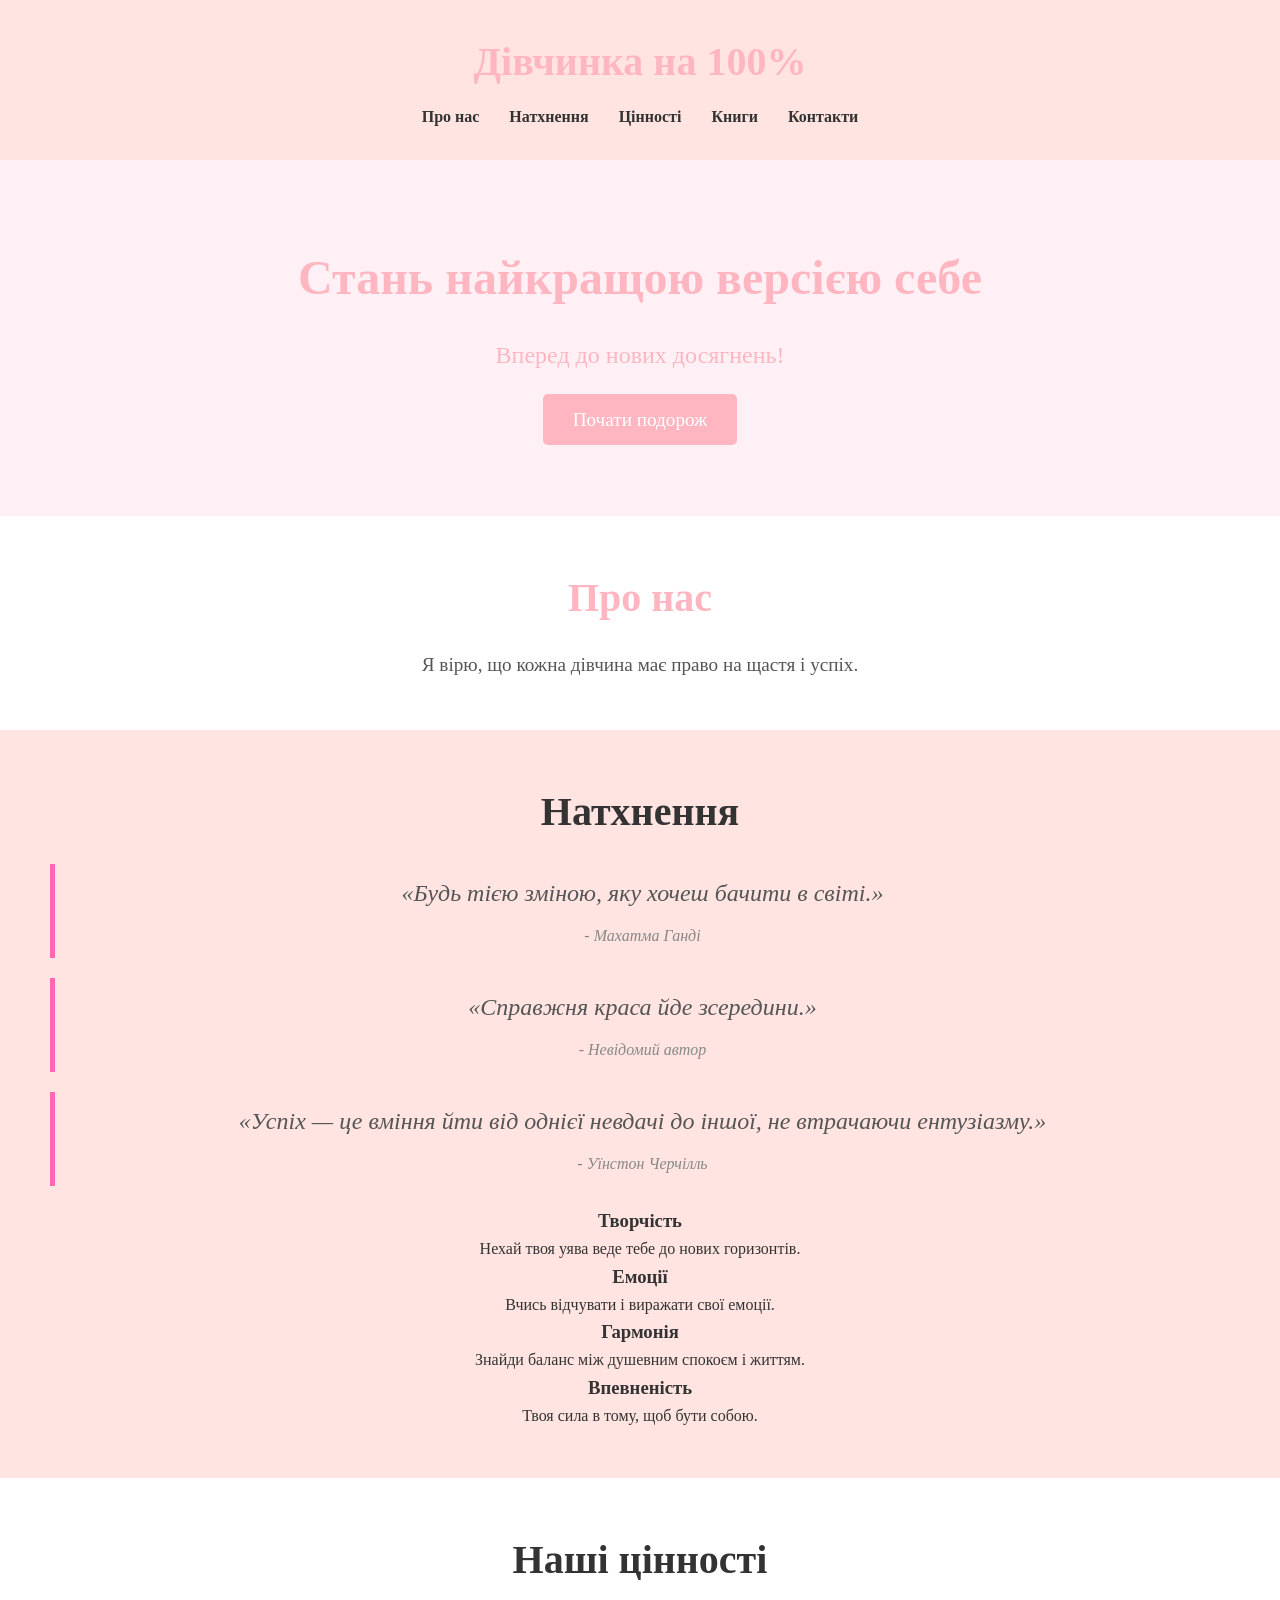
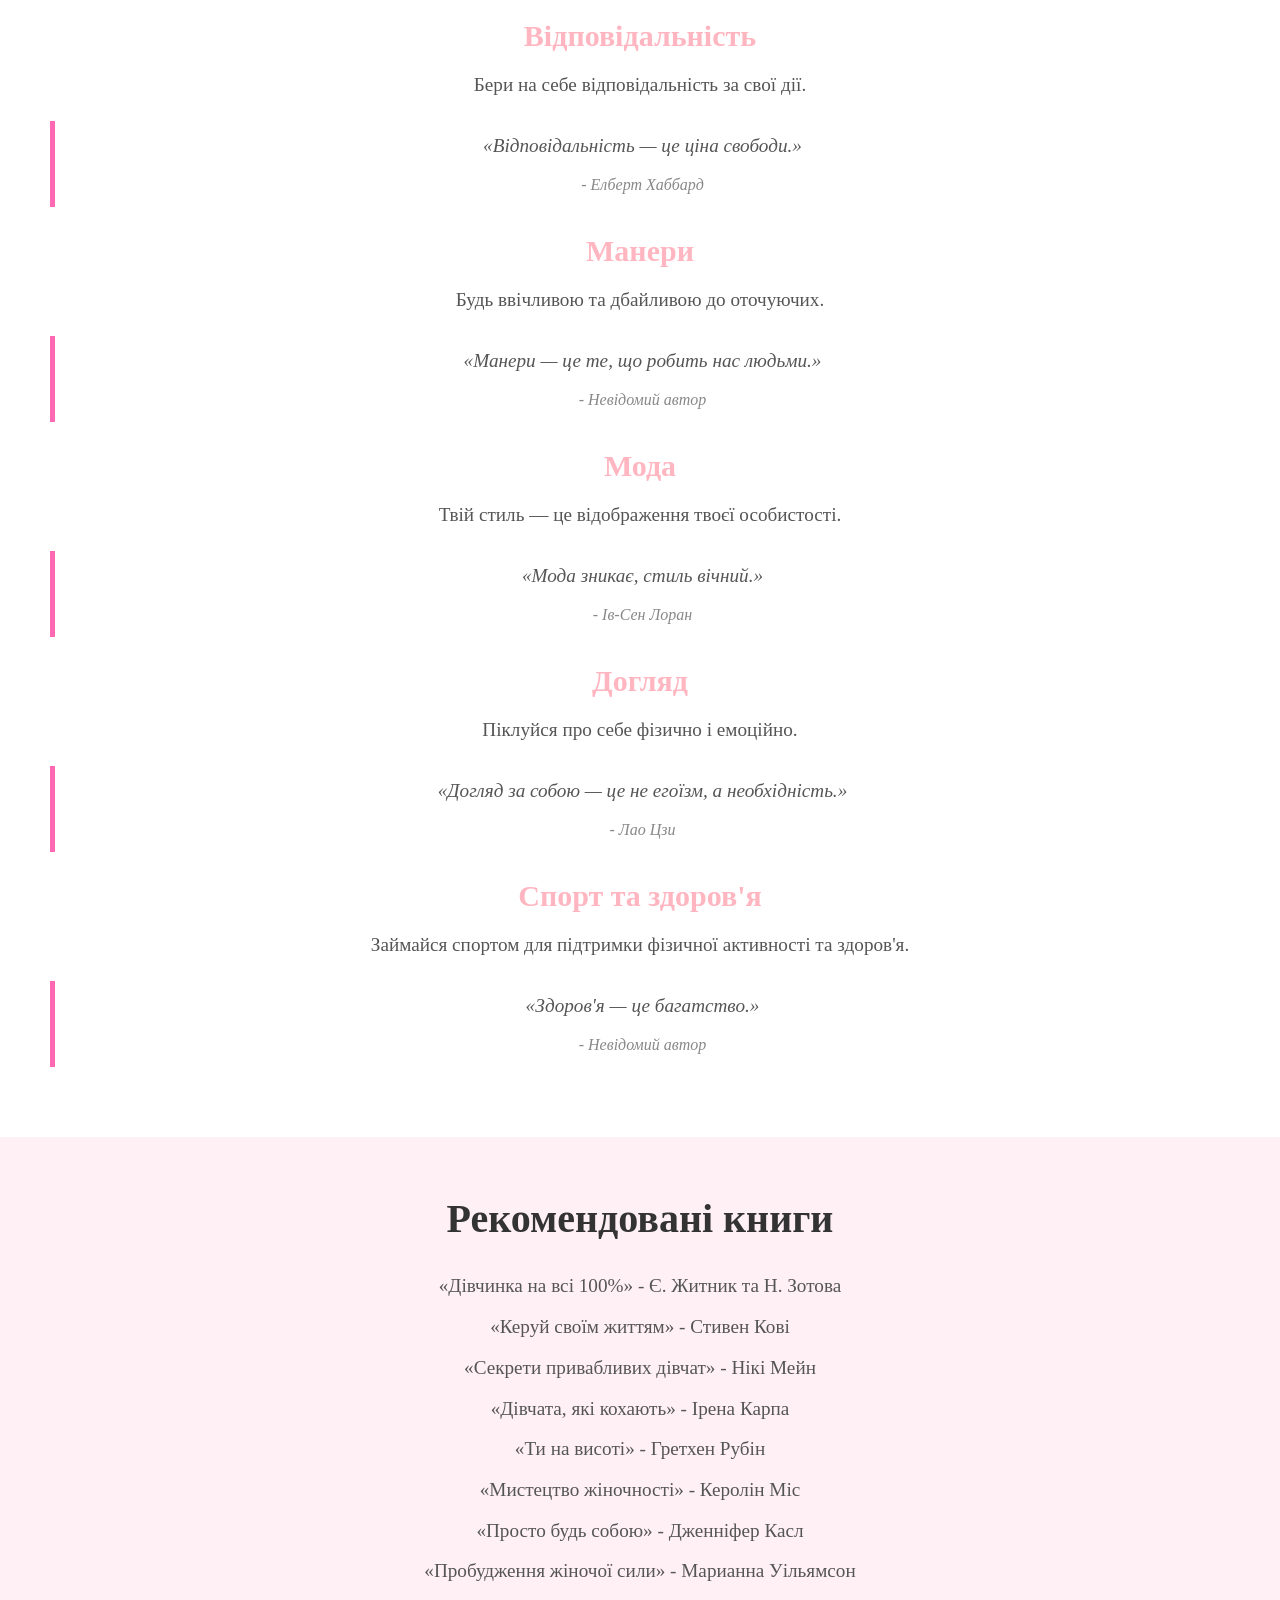
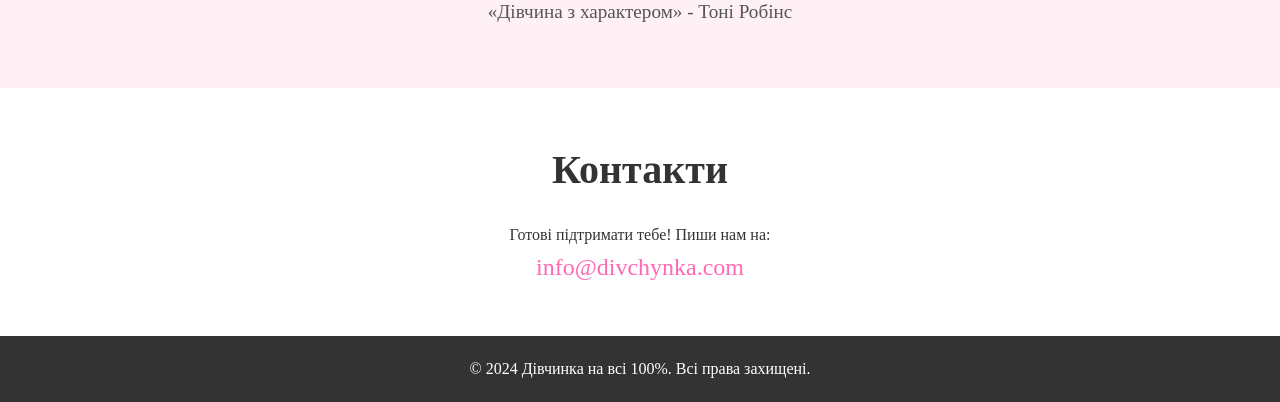
==== index.html @ da55ed2f "Add files via upload" ====
<!DOCTYPE html>
<html lang="uk">
<head>
    <meta charset="UTF-8">
    <meta name="viewport" content="width=device-width, initial-scale=1.0">
    <title>Дівчинка на 100%</title>
    <link rel="stylesheet" href="style.css">
</head>
<body>
    <header>
        <h1 class="fade-in">Дівчинка на 100%</h1>
        <nav>
            <ul>
                <li><a href="#about">Про нас</a></li>
                <li><a href="#inspiration">Натхнення</a></li>
                <li><a href="#values">Цінності</a></li>
                <li><a href="#books">Книги</a></li>
                <li><a href="#contact">Контакти</a></li>
            </ul>
        </nav>
    </header>

    <section class="hero slide-in">
        <h2>Стань найкращою версією себе</h2>
        <p>Вперед до нових досягнень!</p>
        <a href="#inspiration" class="cta-button">Почати подорож</a>
    </section>

    <section id="about" class="about-section fade-in">
        <h2>Про нас</h2>
        <p>Я вірю, що кожна дівчина має право на щастя і успіх.</p>
    </section>

    <section id="inspiration" class="inspiration-section fade-in">
        <h2>Натхнення</h2>
        <blockquote>
            <p>«Будь тією зміною, яку хочеш бачити в світі.»</p>
            <cite>- Махатма Ганді</cite>
        </blockquote>
        <blockquote>
            <p>«Справжня краса йде зсередини.»</p>
            <cite>- Невідомий автор</cite>
        </blockquote>
        <blockquote>
            <p>«Успіх — це вміння йти від однієї невдачі до іншої, не втрачаючи ентузіазму.»</p>
            <cite>- Уїнстон Черчілль</cite>
        </blockquote>
        <div class="qualities">
            <div class="quality zoom-in">
                <h3>Творчість</h3>
                <p>Нехай твоя уява веде тебе до нових горизонтів.</p>
            </div>
            <div class="quality zoom-in">
                <h3>Емоції</h3>
                <p>Вчись відчувати і виражати свої емоції.</p>
            </div>
            <div class="quality zoom-in">
                <h3>Гармонія</h3>
                <p>Знайди баланс між душевним спокоєм і життям.</p>
            </div>
            <div class="quality zoom-in">
                <h3>Впевненість</h3> 
                <p>Твоя сила в тому, щоб бути собою.</p>
            </div>
        </div>
    </section>

    <section id="values" class="values-section fade-in">
        <h2>Наші цінності</h2>
        <div class="value">
            <a href="responsibility.html"> <h3>Відповідальність</h3> </a>
            <p>Бери на себе відповідальність за свої дії.</p>
            <blockquote>
                <p>«Відповідальність — це ціна свободи.»</p>
                <cite>- Елберт Хаббард</cite>
            </blockquote>
        </div>
        <div class="value">
            <a href="manners.html"> <h3>Манери</h3> </a> 
            <p>Будь ввічливою та дбайливою до оточуючих.</p>
            <blockquote>
                <p>«Манери — це те, що робить нас людьми.»</p>
                <cite>- Невідомий автор</cite>
            </blockquote>
        </div>
        <div class="value">
            <a href="fashion.html"> <h3>Мода</h3> </a>
            <p>Твій стиль — це відображення твоєї особистості.</p>
            <blockquote>
                <p>«Мода зникає, стиль вічний.»</p>
                <cite>- Ів-Сен Лоран</cite>
            </blockquote>
        </div>
        <div class="value">
            <a href="care.html"> <h3>Догляд</h3> </a>
            <p>Піклуйся про себе фізично і емоційно.</p>
            <blockquote>
                <p>«Догляд за собою — це не егоїзм, а необхідність.»</p>
                <cite>- Лао Цзи</cite>
            </blockquote>
        </div>
        <div class="value">
            <a href="health.html"> <h3>Спорт та здоров'я</h3> </a>
            <p>Займайся спортом для підтримки фізичної активності та здоров'я.</p>
            <blockquote>
                <p>«Здоров'я — це багатство.»</p>
                <cite>- Невідомий автор</cite>
            </blockquote>
        </div>
    </section>

   <section id="books" class="books-section fade-in">
    <h2>Рекомендовані книги</h2>
      <ul>
        <li>«Дівчинка на всі 100%» - Є. Житник та Н. Зотова</li>
        <li>«Керуй своїм життям» - Стивен Кові</li>
        <li>«Секрети привабливих дівчат» - Нікі Мейн</li>
        <li>«Дівчата, які кохають» - Ірена Карпа</li>
        <li>«Ти на висоті» - Гретхен Рубін</li>
        <li>«Мистецтво жіночності» - Керолін Міс</li>
        <li>«Просто будь собою» - Дженніфер Касл</li>
        <li>«Пробудження жіночої сили» - Марианна Уільямсон</li>
        <li>«Дівчина з характером» - Тоні Робінс</li>
      </ul>
</section>


    <section id="contact" class="contact-section fade-in">
        <h2>Контакти</h2>
        <p>Готові підтримати тебе! Пиши нам на:</p>
        <a href="mailto:info@divchynka.com" class="email-link">info@divchynka.com</a>
    </section>

    <footer>
        <p>© 2024 Дівчинка на всі 100%. Всі права захищені.</p>
    </footer>
</body>
</html>
---- style.css ----
/* Основний стиль */
* {
    margin: 0;
    padding: 0;
    box-sizing: border-box;
}

body {
    font-family: 'Georgia', serif;
    line-height: 1.6;
    background-color: #f9f9f9;
    color: #333;
}

/* Хедер */
header {
    background-color: #ffe4e1;
    text-align: center;
    padding: 30px;
}

header h1 {
    font-size: 2.5rem;
    color: lightpink;
    opacity: 0;
    animation: fadeIn 1s forwards;
}

nav ul {
    list-style: none;
    display: flex;
    justify-content: center;
    margin-top: 10px;
}

nav ul li {
    margin: 0 15px;
}

nav ul li a {
    text-decoration: none;
    color: #333;
    font-weight: bold;
}

/* Головний банер */
.hero {
    background-color: #fff0f5;
    color: lightpink;
    text-align: center;
    padding: 80px 20px;
    opacity: 0;
    animation: slideIn 1s forwards;
}

.hero h2 {
    font-size: 3rem;
    margin-bottom: 20px;
}

.hero p {
    font-size: 1.5rem;
    margin-bottom: 30px;
}

.cta-button {
    background-color: lightpink;
    color: white;
    padding: 15px 30px;
    font-size: 1.2rem;
    border: none;
    border-radius: 5px;
    cursor: pointer;
    transition: background-color 0.3s ease;
}

.cta-button:hover {
    background-color: #ffa9c3;
}

/* Секція "Про нас" */
.about-section {
    background-color: #fff;
    padding: 50px;
    text-align: center;
    opacity: 0;
    animation: fadeIn 1s forwards;
}

a {
    text-decoration: none;
}

.about-section h2 {
    font-size: 2.5rem;
    margin-bottom: 20px;
    color: lightpink;
}

.about-section p {
    font-size: 1.2rem;
    color: #555;
}

/* Секція натхнення */
.inspiration-section {
    background-color: #ffe4e1;
    padding: 50px;
    text-align: center;
    opacity: 0;
    animation: fadeIn 1s forwards;
}

.inspiration-section h2 {
    font-size: 2.5rem;
    margin-bottom: 20px;
}

blockquote {
    font-style: italic;
    margin: 20px 0;
    padding: 10px;
    border-left: 5px solid #ff69b4;
}

blockquote p {
    font-size: 1.5rem;
    color: #555;
}

blockquote cite {
    display: block;
    margin-top: 10px;
    color: #888;
}

/* Секція цінностей */
.values-section {
    background-color: #fff;
    padding: 50px;
    text-align: center;
    opacity: 0;
    animation: fadeIn 1s forwards;
}

.values-section h2 {
    font-size: 2.5rem;
    margin-bottom: 20px;
}

.value {
    margin: 20px 0;
    text-align: center; /* Центруємо текст */
}

.value h3 {
    display: inline-block; /* Додаємо inline-block для заголовків */
    position: relative; /* Необхідно для ::after */
    margin-bottom: 10px; /* Відстань між заголовком і описом */
    color: lightpink;
    font-size: 30px;
}


.value p {
    font-size: 1.2rem;
    color: #555;
}

.value a {
    text-decoration: none; /* Вимкнути стандартне підкреслення */
    position: relative;
    color: #000; /* Колір тексту */
}

.value a::after {
    content: '';
    position: absolute;
    left: 0;
    bottom: -5px; /* Відстань під текстом */
    height: 2px; /* Товщина лінії */
    width: 100%;
    background: #ff4081; /* Колір підкреслення */
    transform: scaleX(0); /* Сховати початково */
    transition: transform 0.3s ease; /* Плавна анімація */
}

.value a:hover::after {
    transform: scaleX(1); /* Показати підкреслення при наведенні */
}

/* Контактна секція */
.contact-section {
    background-color: #fff;
    padding: 50px;
    text-align: center;
    opacity: 0;
    animation: fadeIn 1s forwards;
}

.contact-section h2 {
    font-size: 2.5rem;
    margin-bottom: 20px;
}

.email-link {
    font-size: 1.5rem;
    color: #ff69b4;
    text-decoration: none;
}

/* Футер */
footer {
    background-color: #333;
    color: white;
    text-align: center;
    padding: 20px;
    font-size: 1rem;
}

/* Анімації */
@keyframes fadeIn {
    from { opacity: 0; }
    to { opacity: 1; }
}

@keyframes slideIn {
    from { transform: translateY(-50px); opacity: 0; }
    to { transform: translateY(0); opacity: 1; }
}

.quality {
    opacity: 0;
    animation: zoomIn 0.5s forwards;
}

.quality.zoom-in {
    animation-delay: 0.5s;
}

@keyframes zoomIn {
    from { transform: scale(0.9); opacity: 0; }
    to { transform: scale(1); opacity: 1; }
}

/* Адаптивність */
@media (max-width: 768px) {
    .hero h2 {
        font-size: 2.5rem;
    }

    .cta-button {
        font-size: 1rem;
        padding: 10px 20px;
    }

    .values-section h2, .about-section h2, .inspiration-section h2 {
        font-size: 2rem;
    }
}

/* Секція книг */
.books-section {
    background-color: #fff0f5;
    padding: 50px;
    text-align: center;
    opacity: 0;
    animation: fadeIn 1s forwards;
}

.books-section h2 {
    font-size: 2.5rem;
    margin-bottom: 20px;
}

.books-section ul {
    list-style-type: none;
    padding: 0;
}

.books-section li {
    font-size: 1.2rem;
    color: #555;
    margin: 10px 0;
}
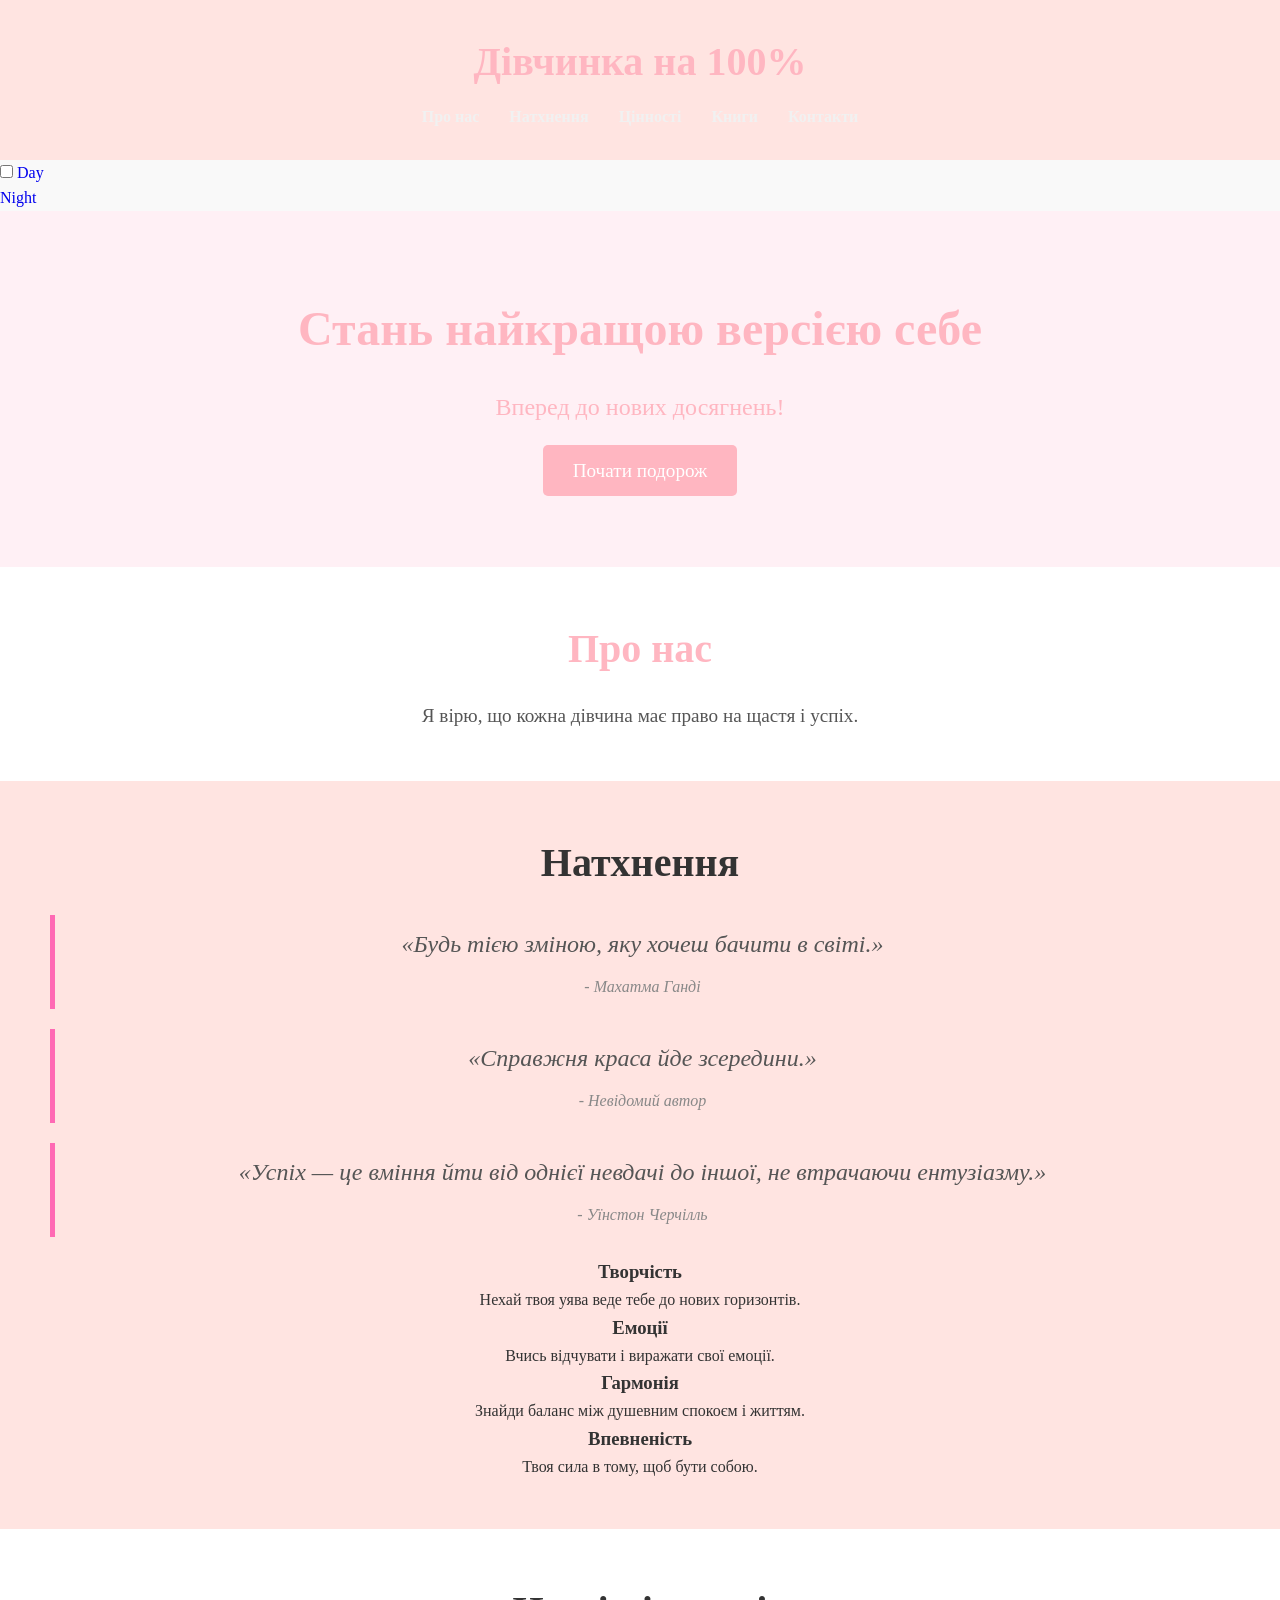
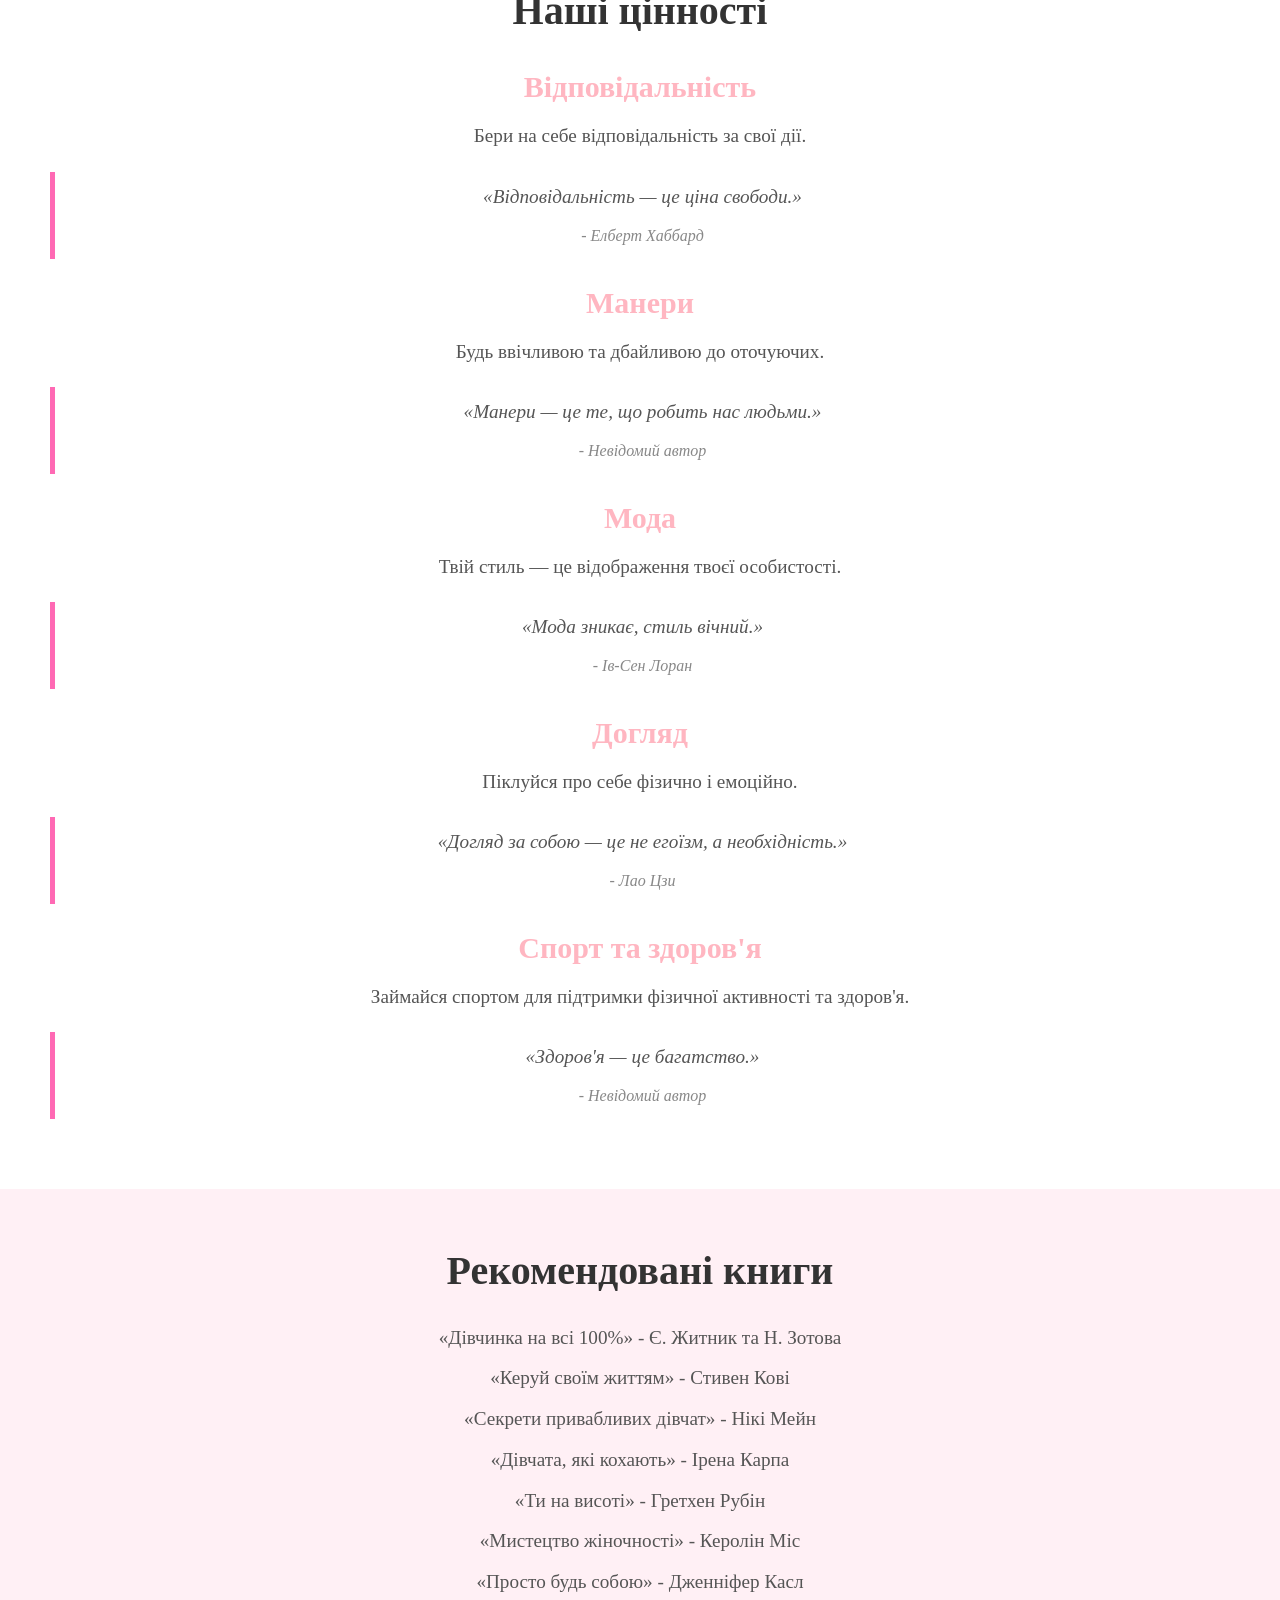
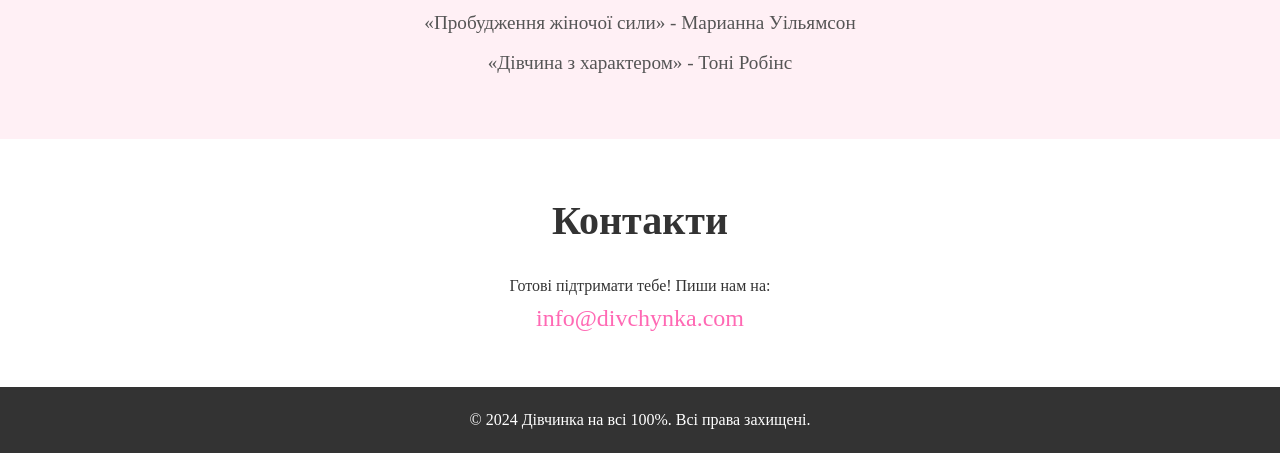
==== commit 74b5eb7a: "Update index.html" ====
--- a/index.html
+++ b/index.html
@@ -7,6 +7,7 @@
     <link rel="stylesheet" href="style.css">
 </head>
 <body>
+    <script src="js/script.js"></script>
     <header>
         <h1 class="fade-in">Дівчинка на 100%</h1>
         <nav>
@@ -19,7 +20,17 @@
             </ul>
         </nav>
     </header>
-
+            <a id="theme-link" href="https://mrseasy1.github.io/real100.girl/" class="day-night-toggle-container">
+    <input type="checkbox" id="theme-toggle-checkbox" class="theme-toggle-checkbox">
+    <label for="theme-toggle-checkbox" class="day-night-toggle-btn">
+        <span class="toggle-text-day">Day</span>
+        <div class="toggle-icon">
+            <div class="sun"></div>
+            <div class="moon"></div>
+        </div>
+        <span class="toggle-text-night">Night</span>
+    </label>
+</a>
     <section class="hero slide-in">
         <h2>Стань найкращою версією себе</h2>
         <p>Вперед до нових досягнень!</p>
--- a/style.css
+++ b/style.css
@@ -39,8 +39,13 @@
 
 nav ul li a {
     text-decoration: none;
-    color: #333;
+    color: #f1f1f1; 
     font-weight: bold;
+    transition: color 0.3s ease;
+}
+
+nav ul li a:hover {
+    color: #E788AB; 
 }
 
 /* Головний банер */
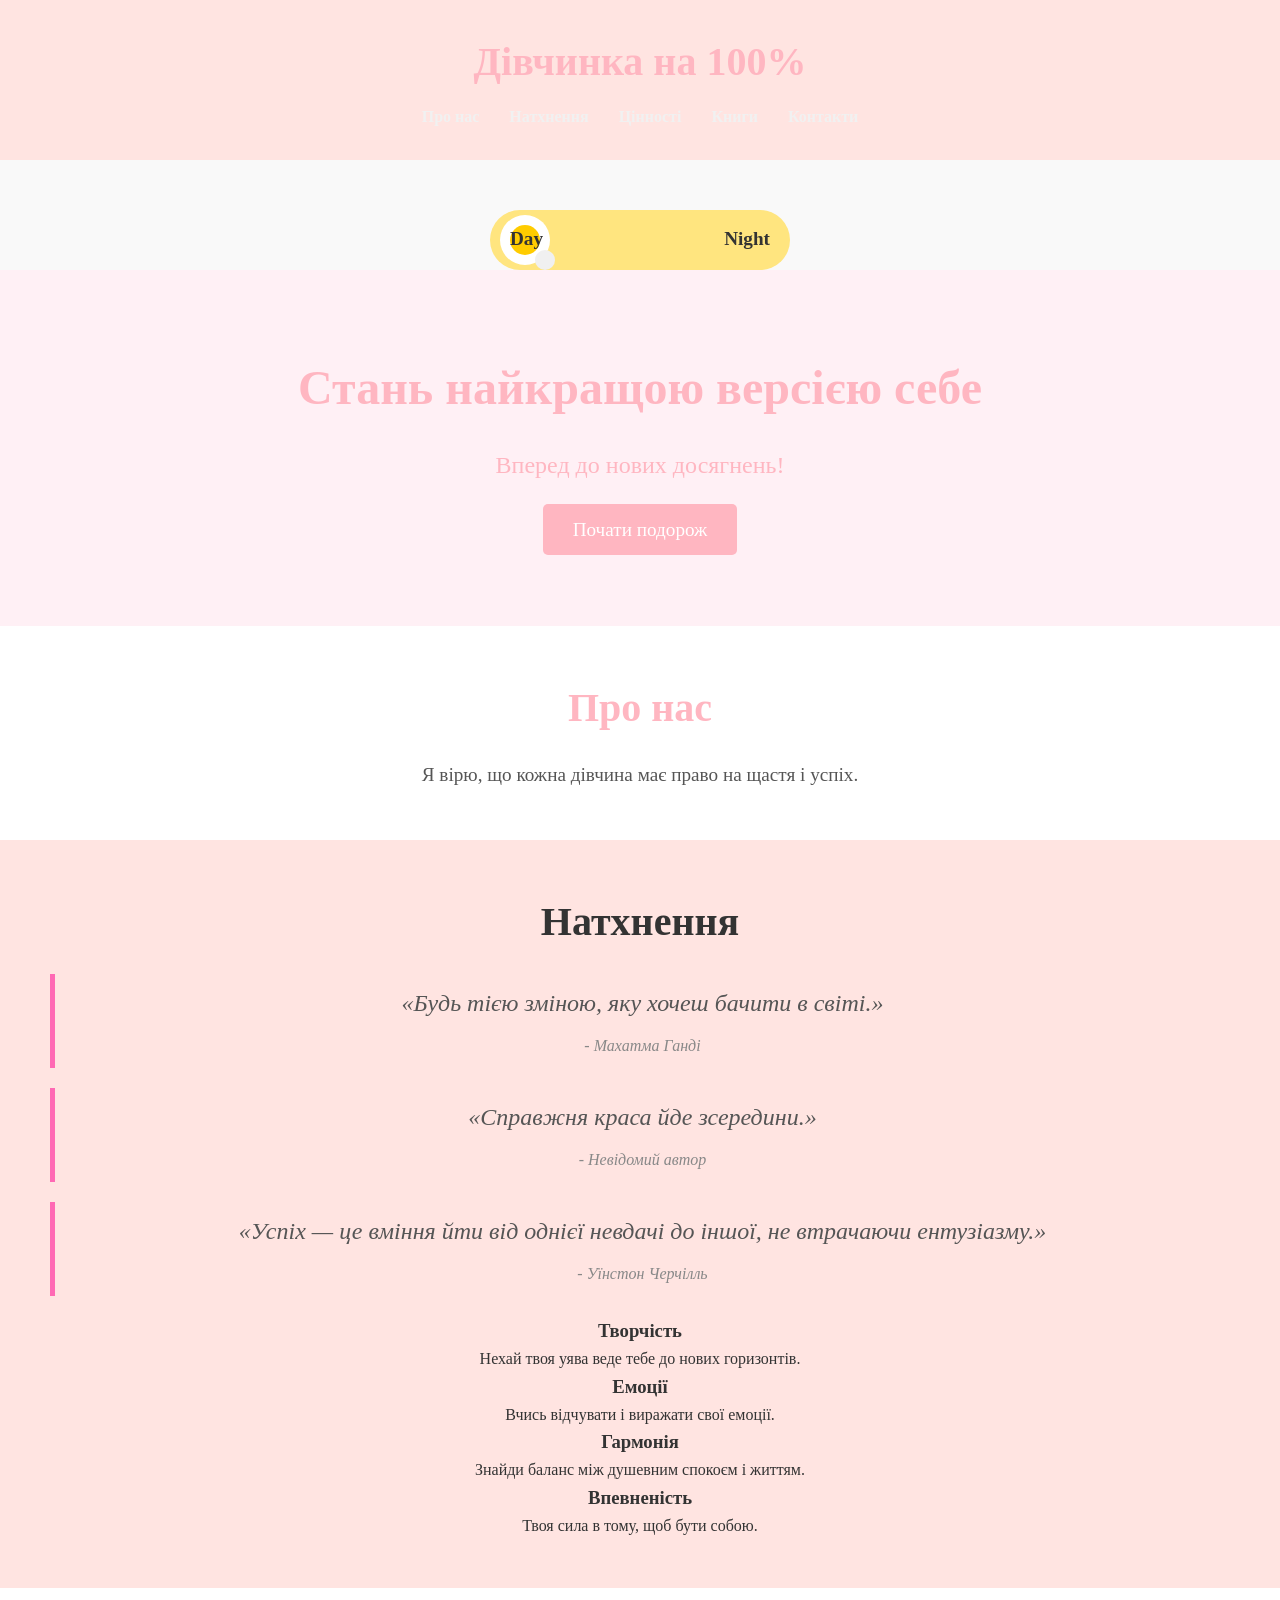
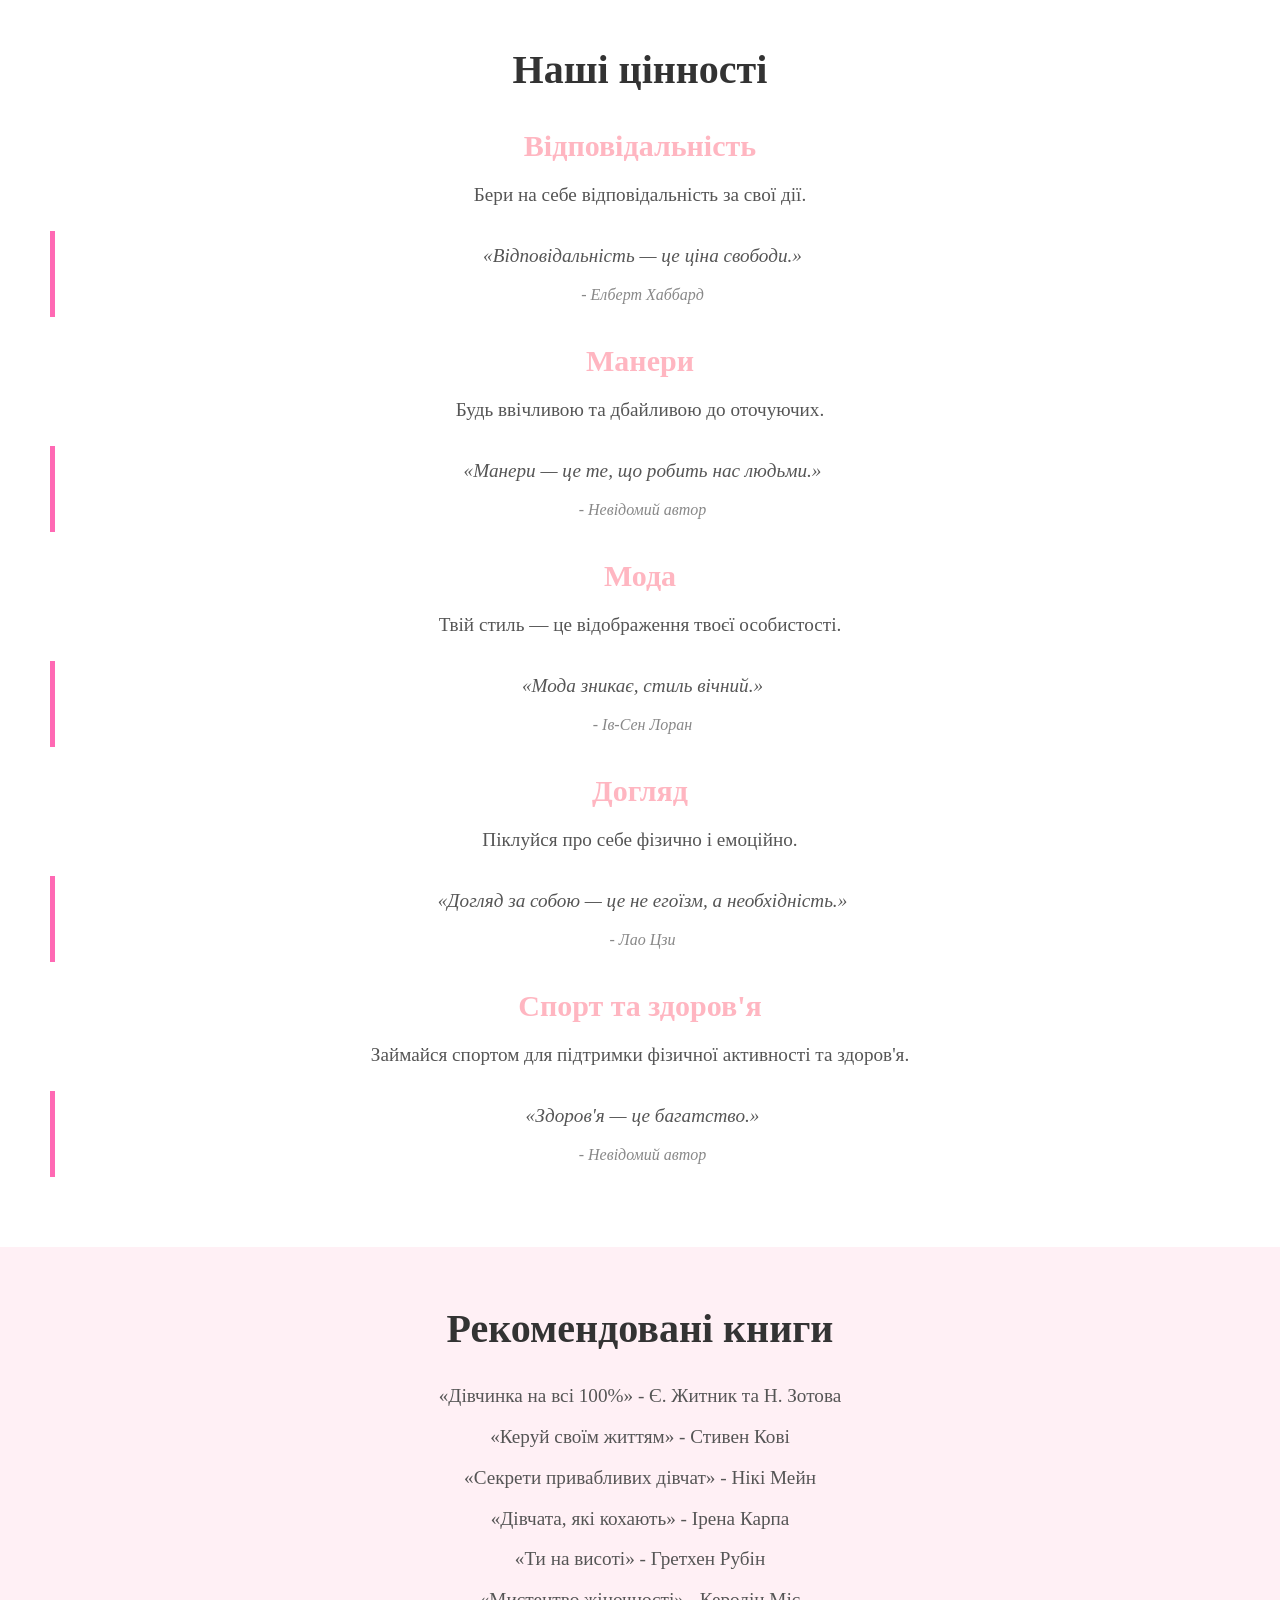
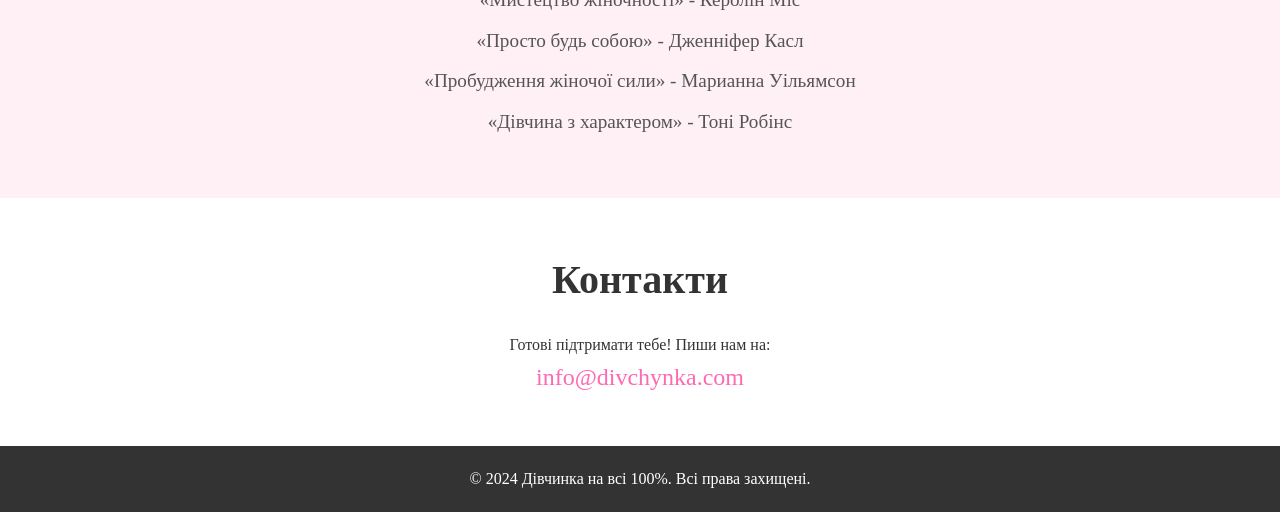
==== commit ca2059c3: "Update index.html" ====
--- a/index.html
+++ b/index.html
@@ -7,7 +7,7 @@
     <link rel="stylesheet" href="style.css">
 </head>
 <body>
-    <script src="js/script.js"></script>
+    <script src="script.js"></script>
     <header>
         <h1 class="fade-in">Дівчинка на 100%</h1>
         <nav>
--- a/style.css
+++ b/style.css
@@ -24,6 +24,84 @@
     color: lightpink;
     opacity: 0;
     animation: fadeIn 1s forwards;
+}
+
+.day-night-toggle-container {
+    display: flex;
+    justify-content: center;
+    align-items: center;
+    margin-top: 50px;
+    text-decoration: none;
+}
+
+.theme-toggle-checkbox {
+    display: none;
+}
+
+.day-night-toggle-btn {
+    position: relative;
+    display: flex;
+    align-items: center;
+    justify-content: space-between;
+    width: 300px;
+    height: 60px;
+    background-color: #ffe57f;
+    border-radius: 50px;
+    padding: 0 20px;
+    font-size: 1.2rem;
+    font-weight: bold;
+    color: #333;
+    transition: background-color 0.4s ease, color 0.4s ease;
+    overflow: hidden;
+    cursor: pointer;
+}
+
+.toggle-text-day, .toggle-text-night {
+    z-index: 1;
+}
+
+.toggle-icon {
+    position: absolute;
+    width: 50px;
+    height: 50px;
+    background-color: #fff;
+    border-radius: 50%;
+    left: 10px;
+    transition: transform 0.6s ease;
+    display: flex;
+    justify-content: center;
+    align-items: center;
+}
+
+.sun {
+    width: 30px;
+    height: 30px;
+    background-color: #ffcc00;
+    border-radius: 50%;
+}
+
+.moon {
+    width: 20px;
+    height: 20px;
+    background-color: #f0f0f0;
+    border-radius: 50%;
+    position: absolute;
+    right: -5px;
+    bottom: -5px;
+}
+
+.theme-toggle-checkbox:checked + .day-night-toggle-btn {
+    background-color: #333;
+    color: #ffe57f;
+}
+
+.theme-toggle-checkbox:checked + .day-night-toggle-btn .toggle-icon {
+    transform: translateX(250px); /* Рух кружка до кінця слова "Night" */
+}
+
+.theme-toggle-checkbox:checked + .day-night-toggle-btn .toggle-text-day,
+.theme-toggle-checkbox:checked + .day-night-toggle-btn .toggle-text-night {
+    color: #ffe57f;
 }
 
 nav ul {
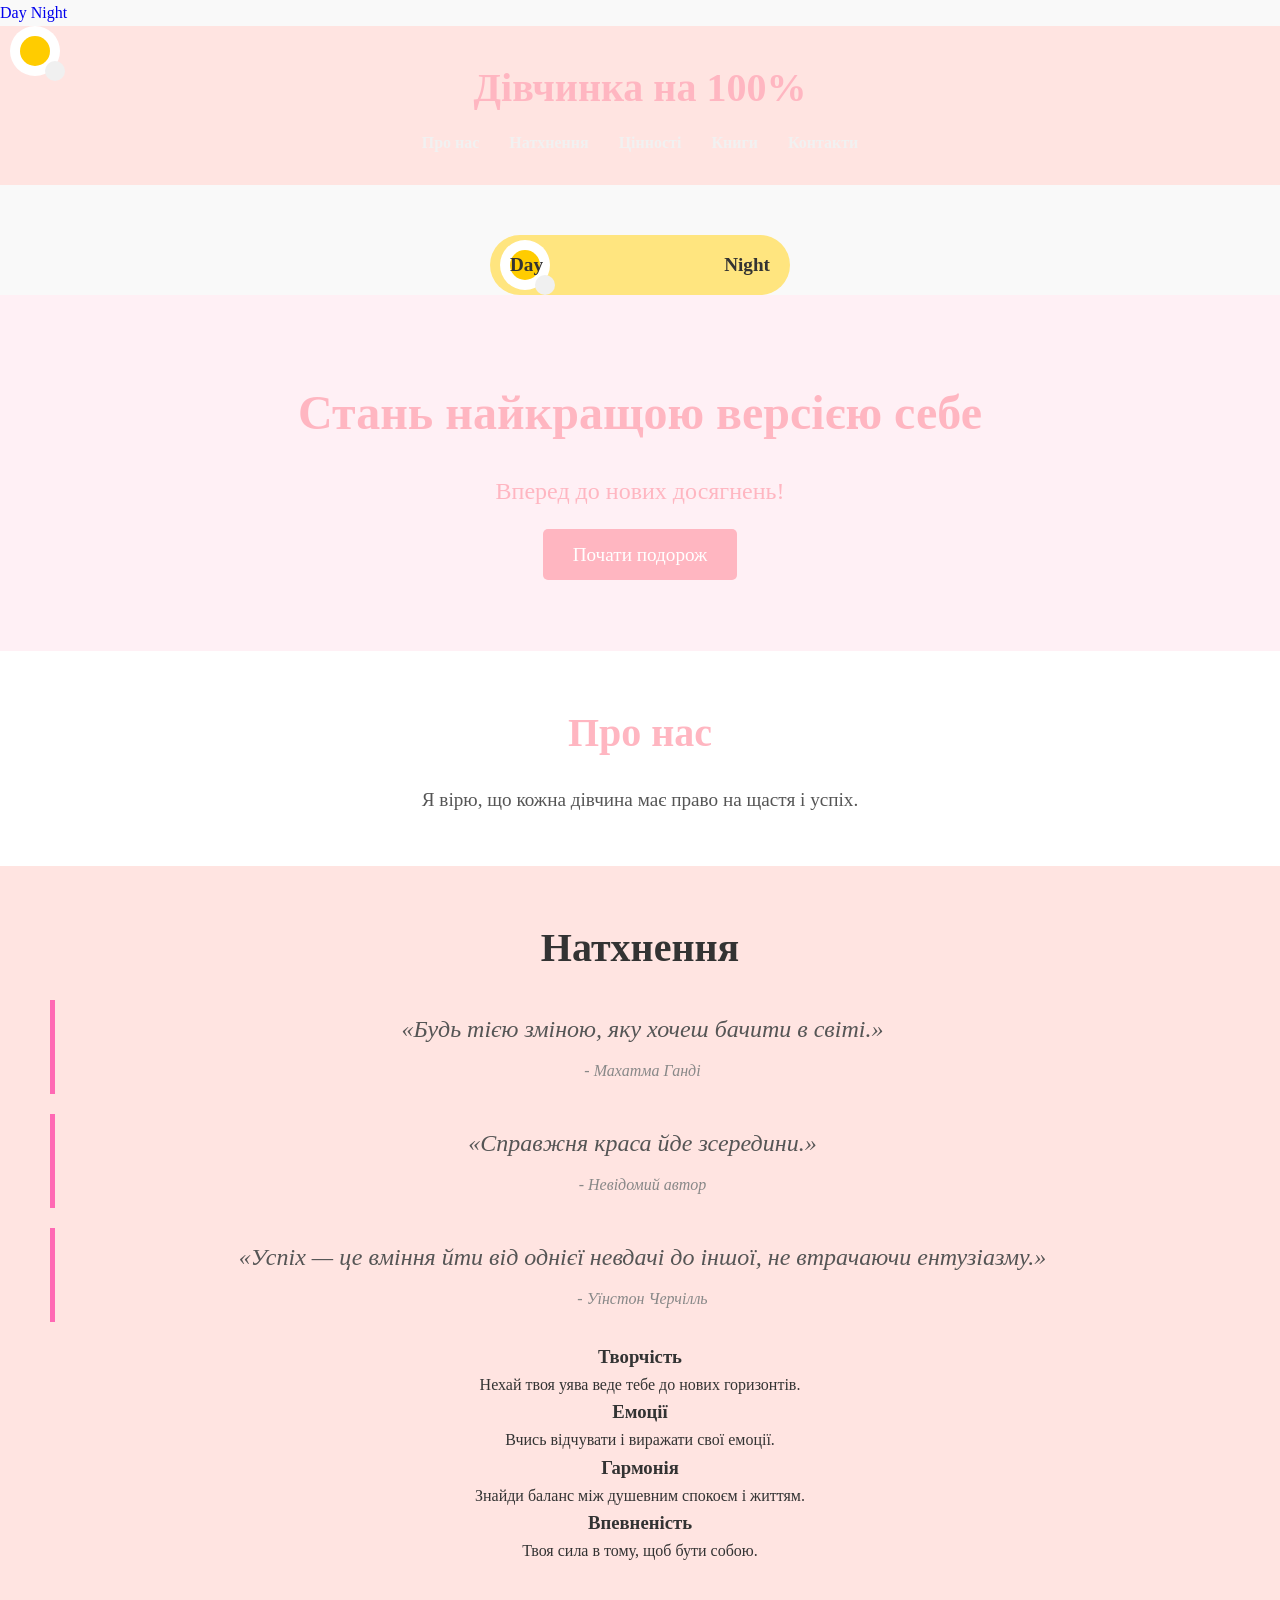
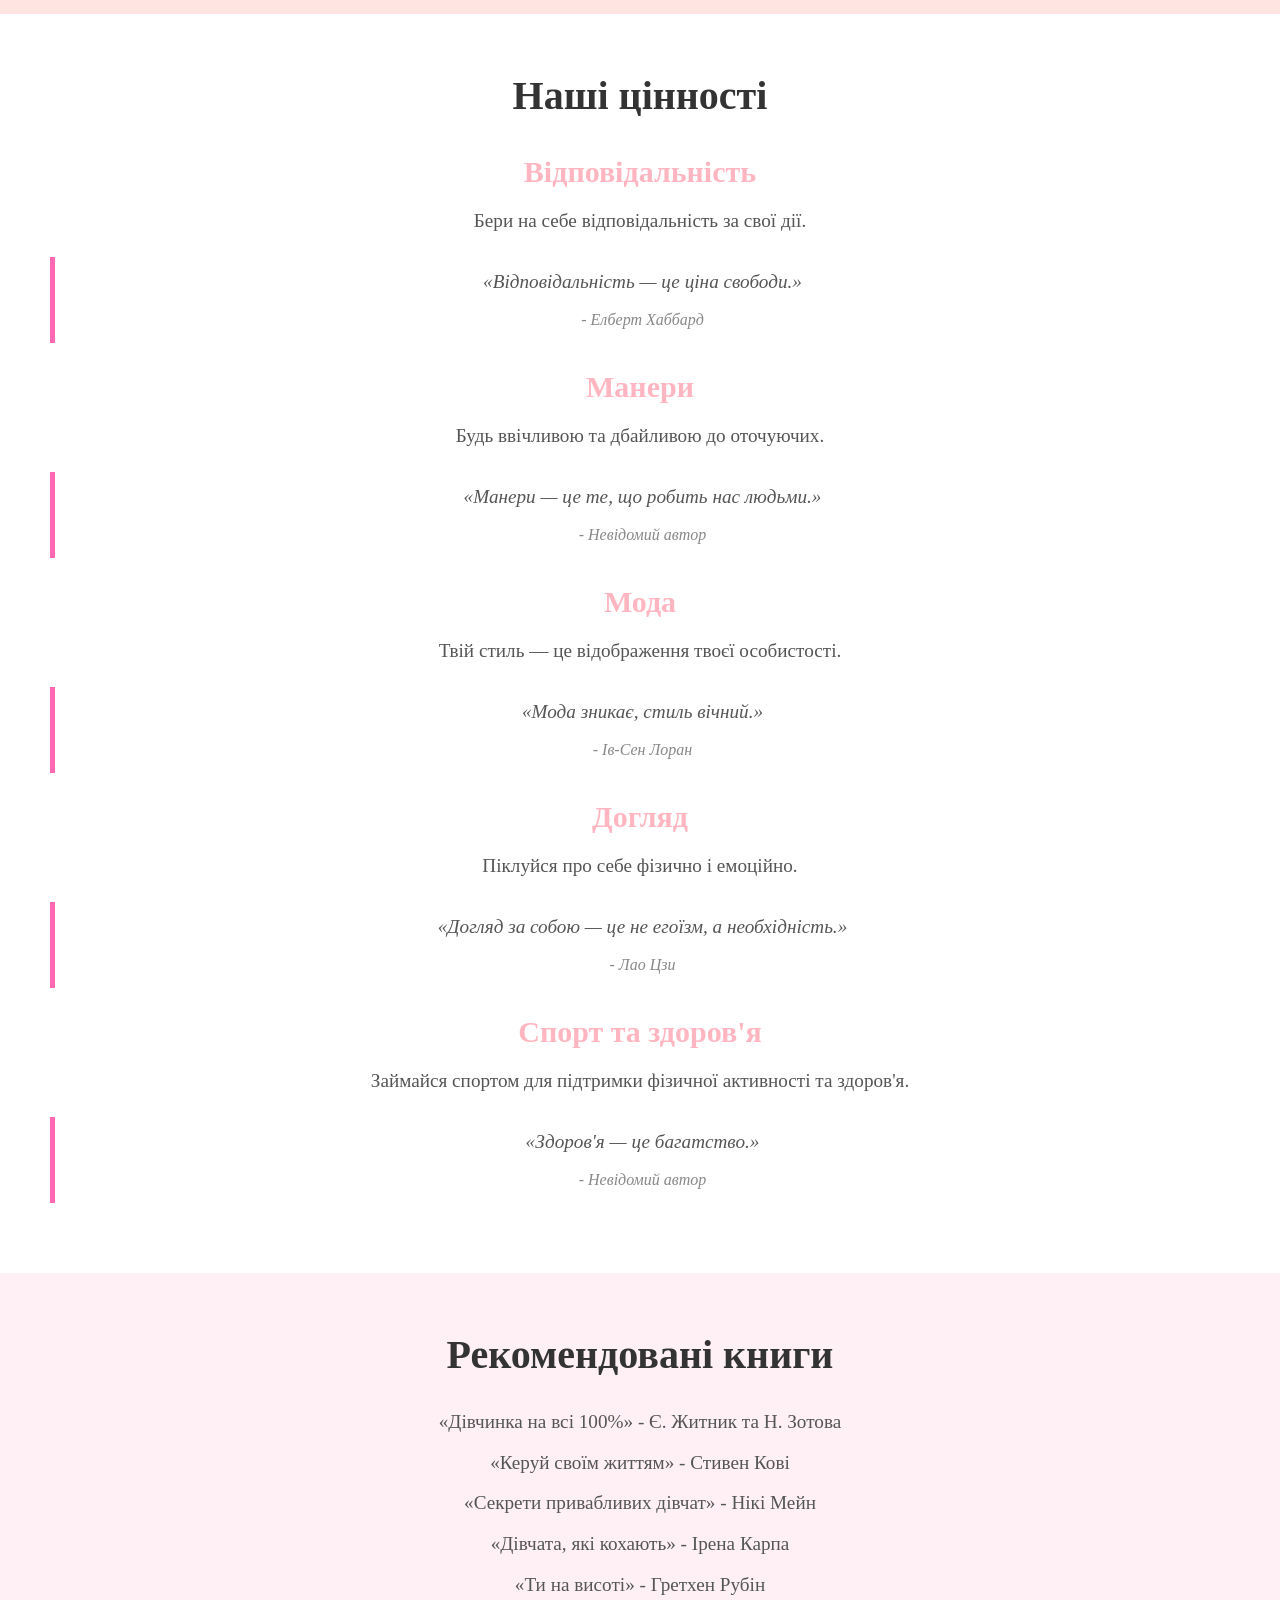
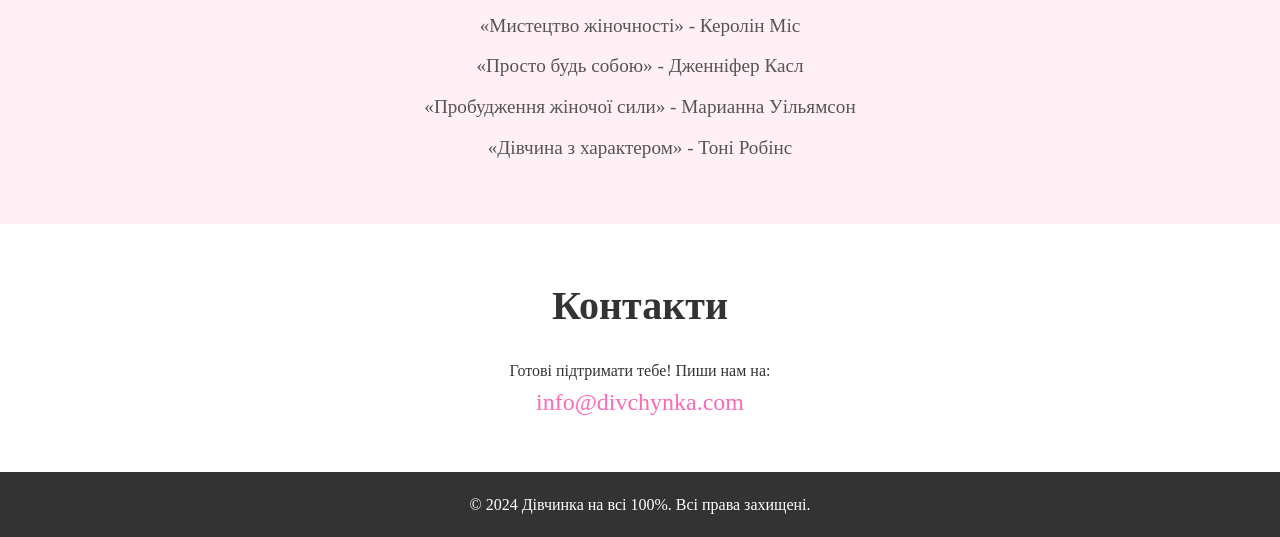
==== commit 9e7d72cd: "Update index.html" ====
--- a/index.html
+++ b/index.html
@@ -7,7 +7,22 @@
     <link rel="stylesheet" href="style.css">
 </head>
 <body>
+    <div class="container">
+        <a id="theme-link" href="https://mrseasy1.github.io/real100.girl/" class="theme-toggle-container">
+            <input type="checkbox" id="theme-toggle-checkbox" class="theme-toggle-checkbox">
+            <label for="theme-toggle-checkbox" class="theme-toggle-btn">
+                <span class="toggle-text-day">Day</span>
+                <div class="toggle-icon">
+                    <div class="sun"></div>
+                    <div class="moon"></div>
+                </div>
+                <span class="toggle-text-night">Night</span>
+            </label>
+        </a>
+    </div>
+
     <script src="script.js"></script>
+
     <header>
         <h1 class="fade-in">Дівчинка на 100%</h1>
         <nav>
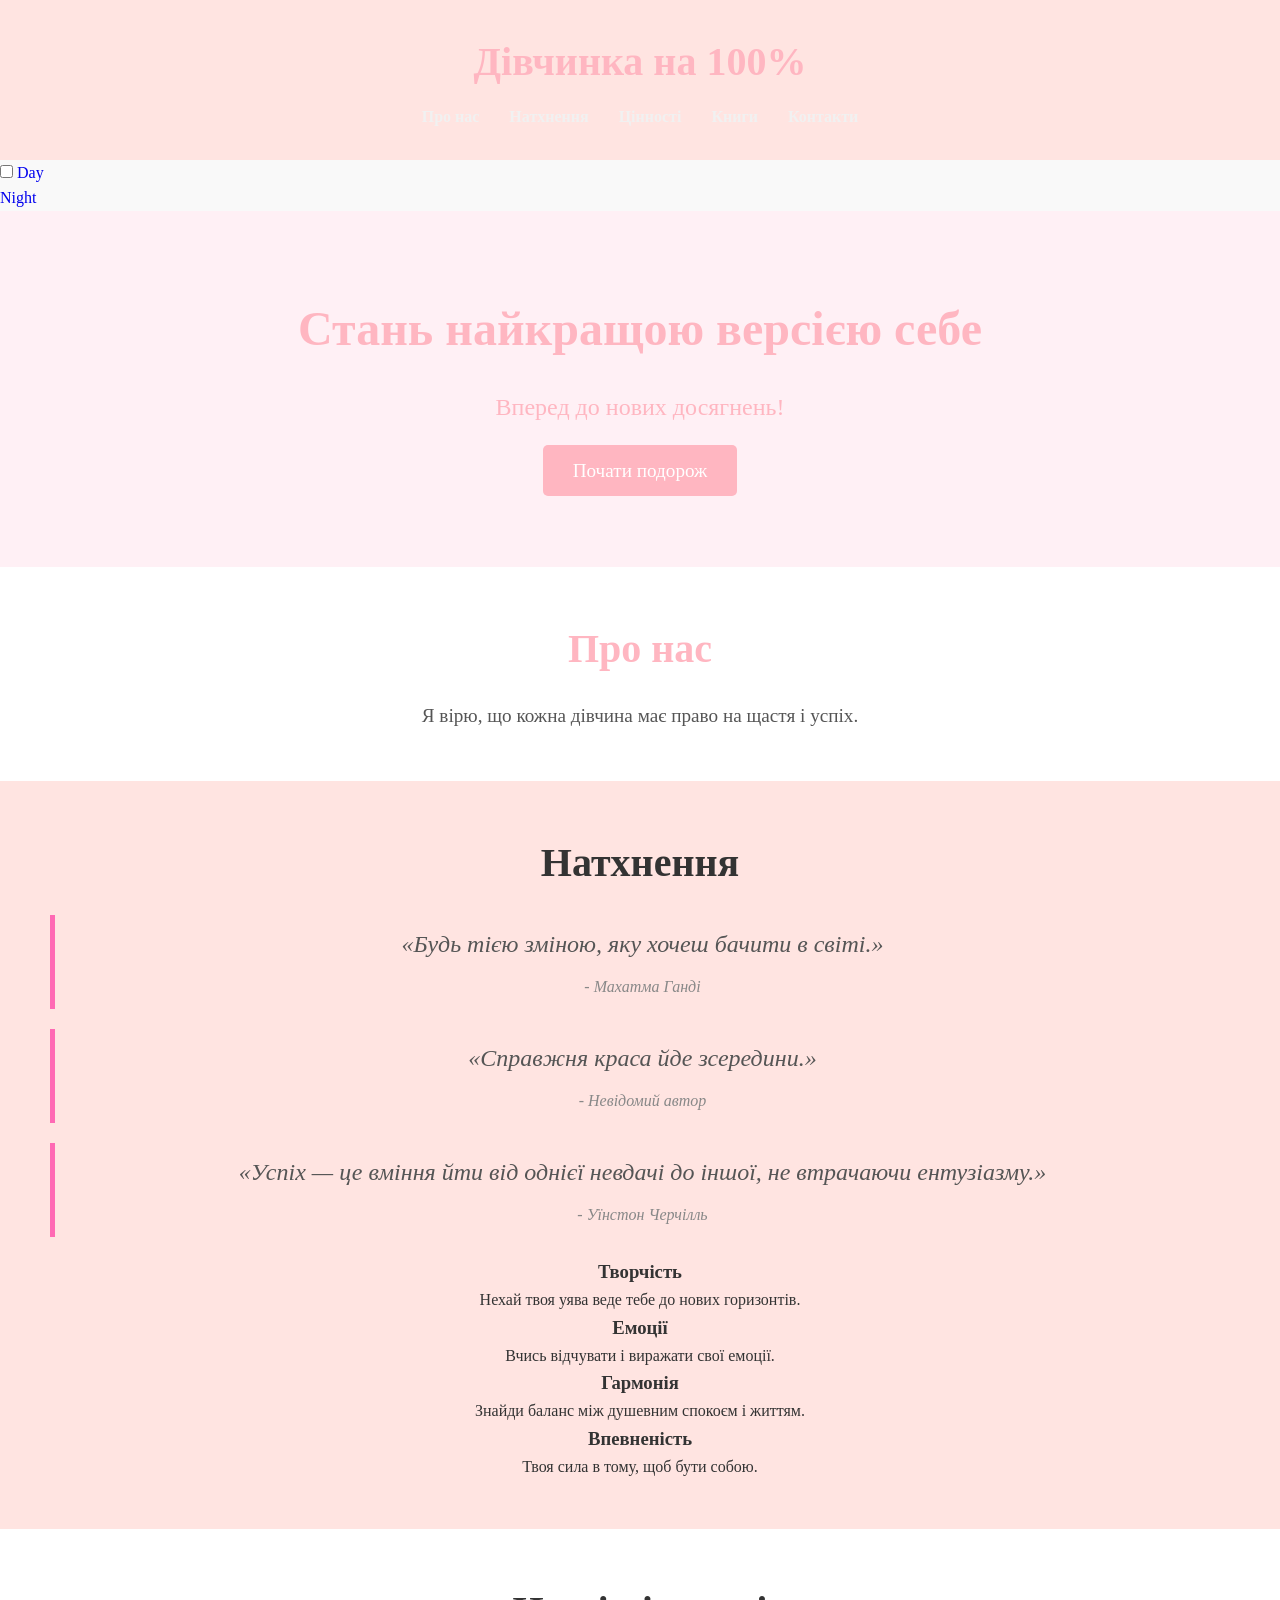
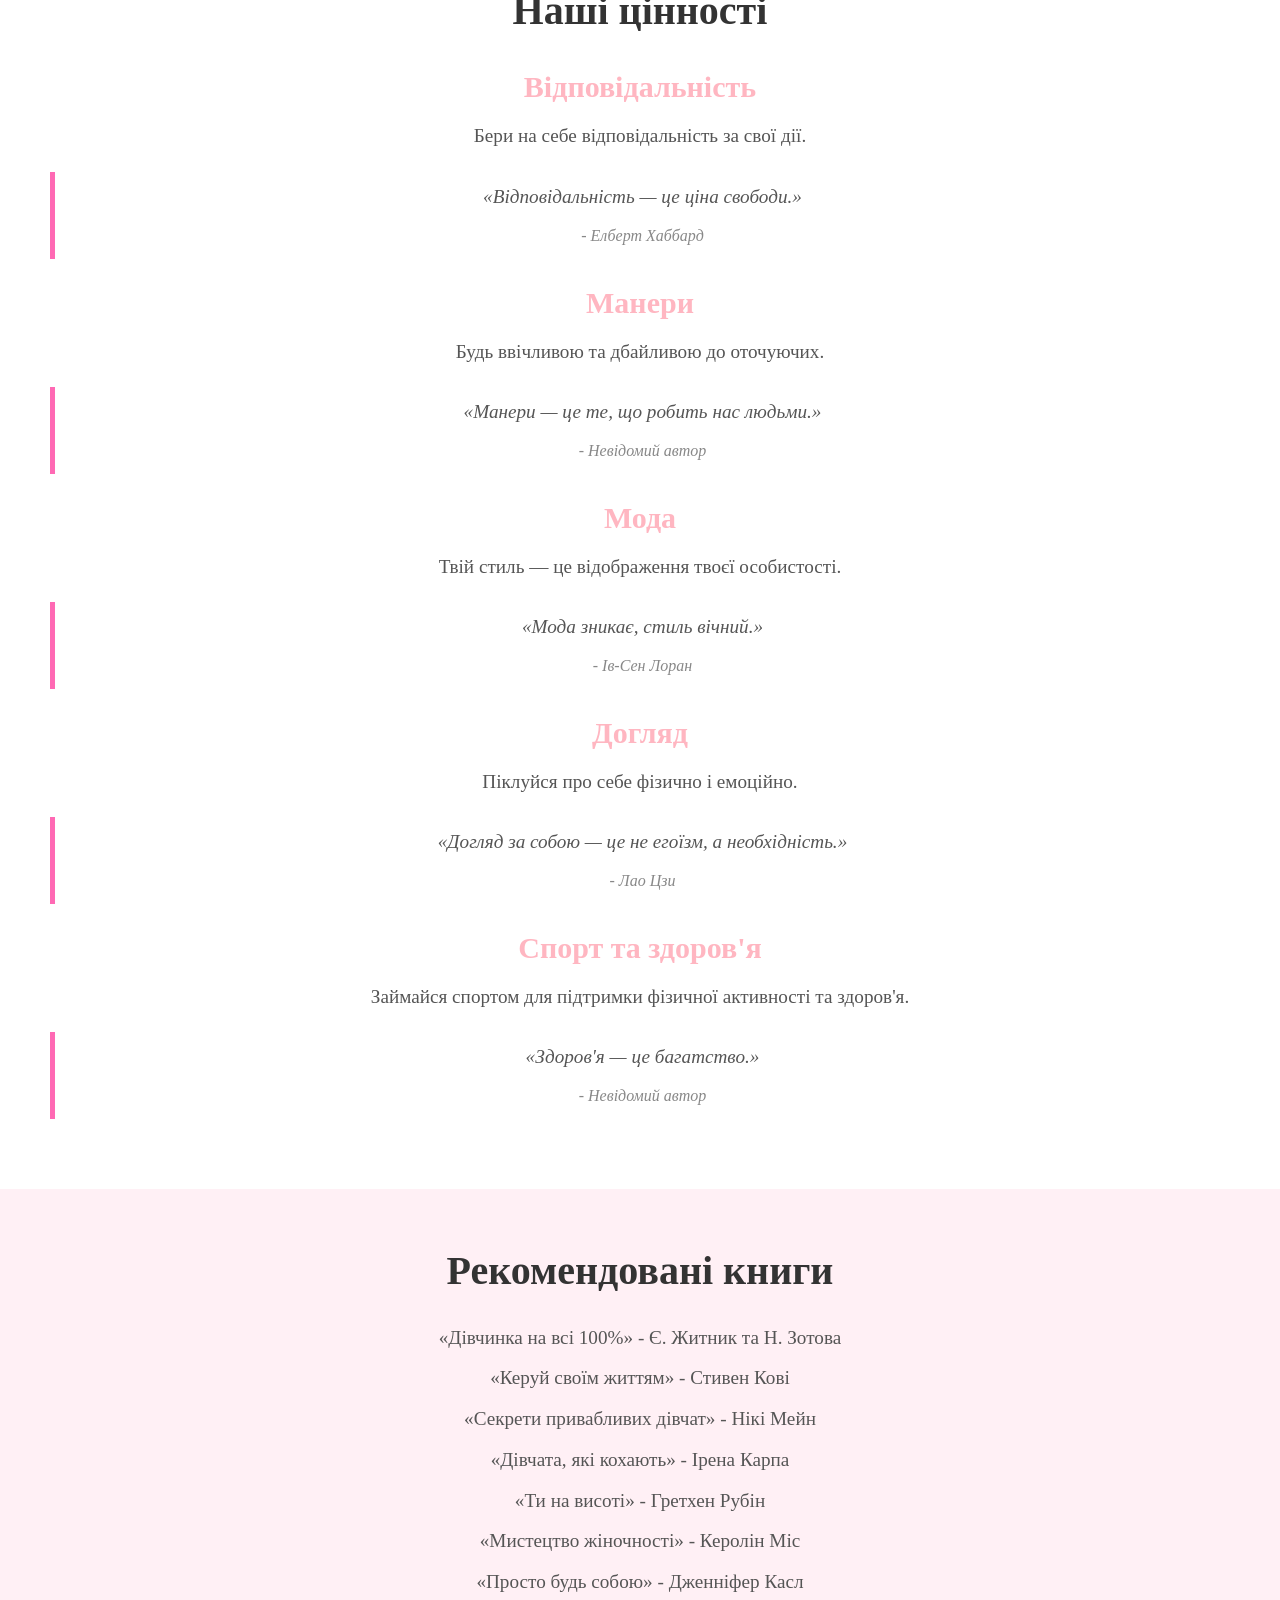
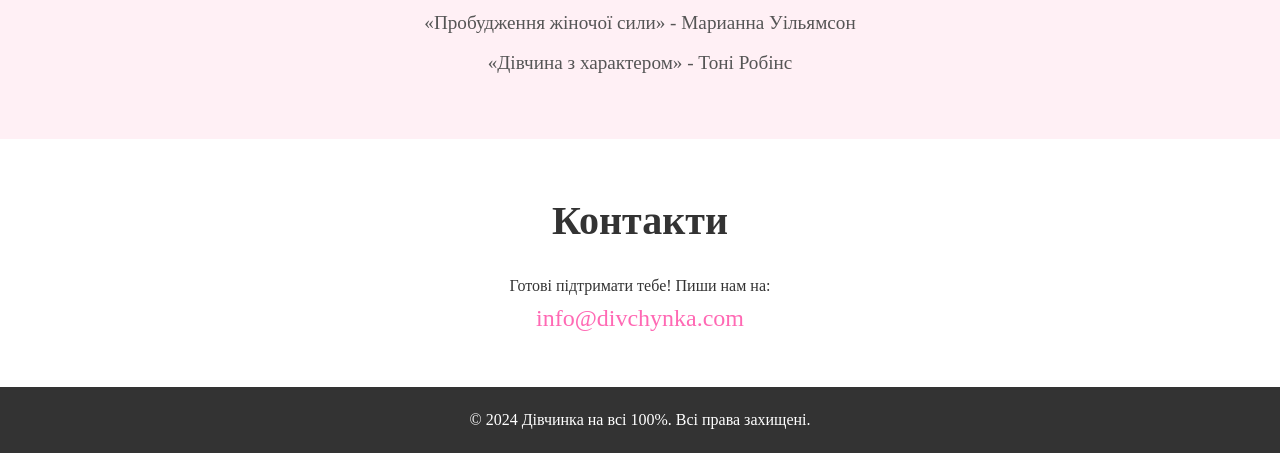
==== commit 695bbbf1: "Update index.html" ====
--- a/index.html
+++ b/index.html
@@ -7,22 +7,6 @@
     <link rel="stylesheet" href="style.css">
 </head>
 <body>
-    <div class="container">
-        <a id="theme-link" href="https://mrseasy1.github.io/real100.girl/" class="theme-toggle-container">
-            <input type="checkbox" id="theme-toggle-checkbox" class="theme-toggle-checkbox">
-            <label for="theme-toggle-checkbox" class="theme-toggle-btn">
-                <span class="toggle-text-day">Day</span>
-                <div class="toggle-icon">
-                    <div class="sun"></div>
-                    <div class="moon"></div>
-                </div>
-                <span class="toggle-text-night">Night</span>
-            </label>
-        </a>
-    </div>
-
-    <script src="script.js"></script>
-
     <header>
         <h1 class="fade-in">Дівчинка на 100%</h1>
         <nav>
--- a/style.css
+++ b/style.css
@@ -24,84 +24,6 @@
     color: lightpink;
     opacity: 0;
     animation: fadeIn 1s forwards;
-}
-
-.day-night-toggle-container {
-    display: flex;
-    justify-content: center;
-    align-items: center;
-    margin-top: 50px;
-    text-decoration: none;
-}
-
-.theme-toggle-checkbox {
-    display: none;
-}
-
-.day-night-toggle-btn {
-    position: relative;
-    display: flex;
-    align-items: center;
-    justify-content: space-between;
-    width: 300px;
-    height: 60px;
-    background-color: #ffe57f;
-    border-radius: 50px;
-    padding: 0 20px;
-    font-size: 1.2rem;
-    font-weight: bold;
-    color: #333;
-    transition: background-color 0.4s ease, color 0.4s ease;
-    overflow: hidden;
-    cursor: pointer;
-}
-
-.toggle-text-day, .toggle-text-night {
-    z-index: 1;
-}
-
-.toggle-icon {
-    position: absolute;
-    width: 50px;
-    height: 50px;
-    background-color: #fff;
-    border-radius: 50%;
-    left: 10px;
-    transition: transform 0.6s ease;
-    display: flex;
-    justify-content: center;
-    align-items: center;
-}
-
-.sun {
-    width: 30px;
-    height: 30px;
-    background-color: #ffcc00;
-    border-radius: 50%;
-}
-
-.moon {
-    width: 20px;
-    height: 20px;
-    background-color: #f0f0f0;
-    border-radius: 50%;
-    position: absolute;
-    right: -5px;
-    bottom: -5px;
-}
-
-.theme-toggle-checkbox:checked + .day-night-toggle-btn {
-    background-color: #333;
-    color: #ffe57f;
-}
-
-.theme-toggle-checkbox:checked + .day-night-toggle-btn .toggle-icon {
-    transform: translateX(250px); /* Рух кружка до кінця слова "Night" */
-}
-
-.theme-toggle-checkbox:checked + .day-night-toggle-btn .toggle-text-day,
-.theme-toggle-checkbox:checked + .day-night-toggle-btn .toggle-text-night {
-    color: #ffe57f;
 }
 
 nav ul {
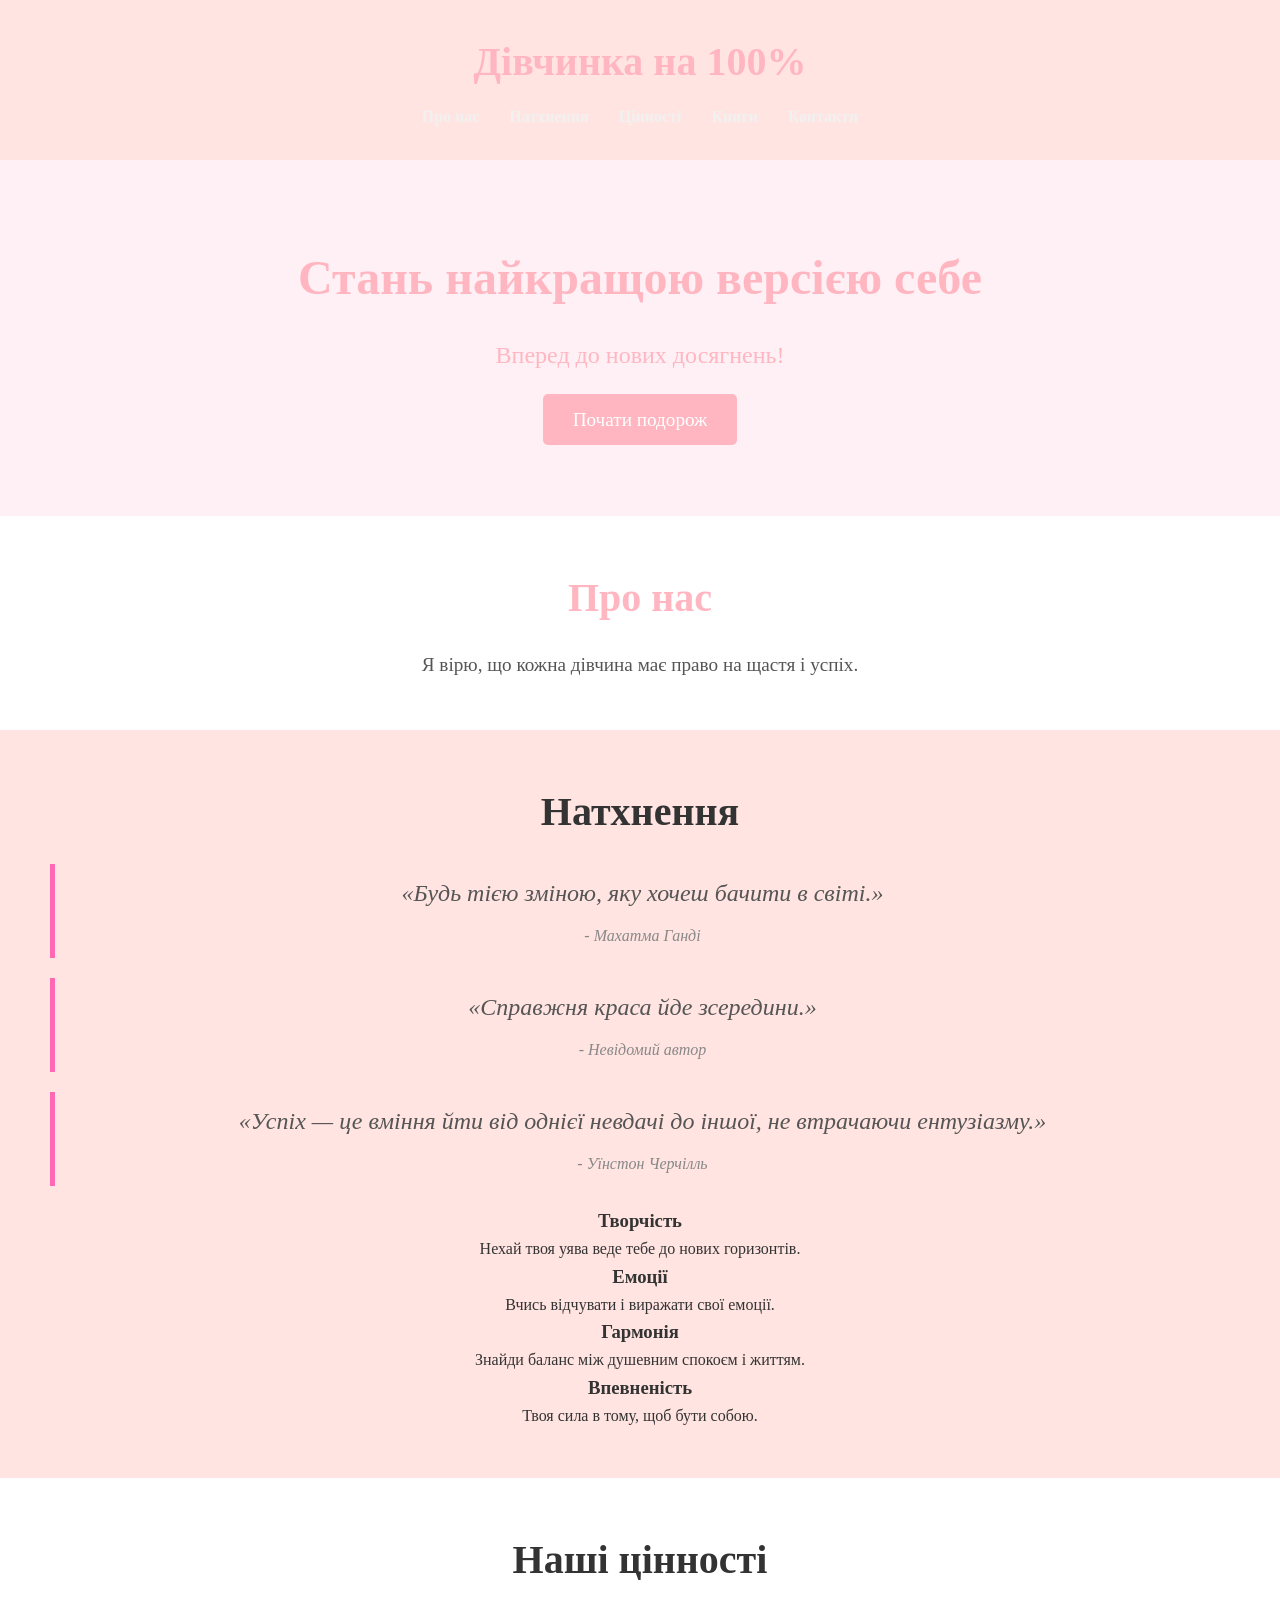
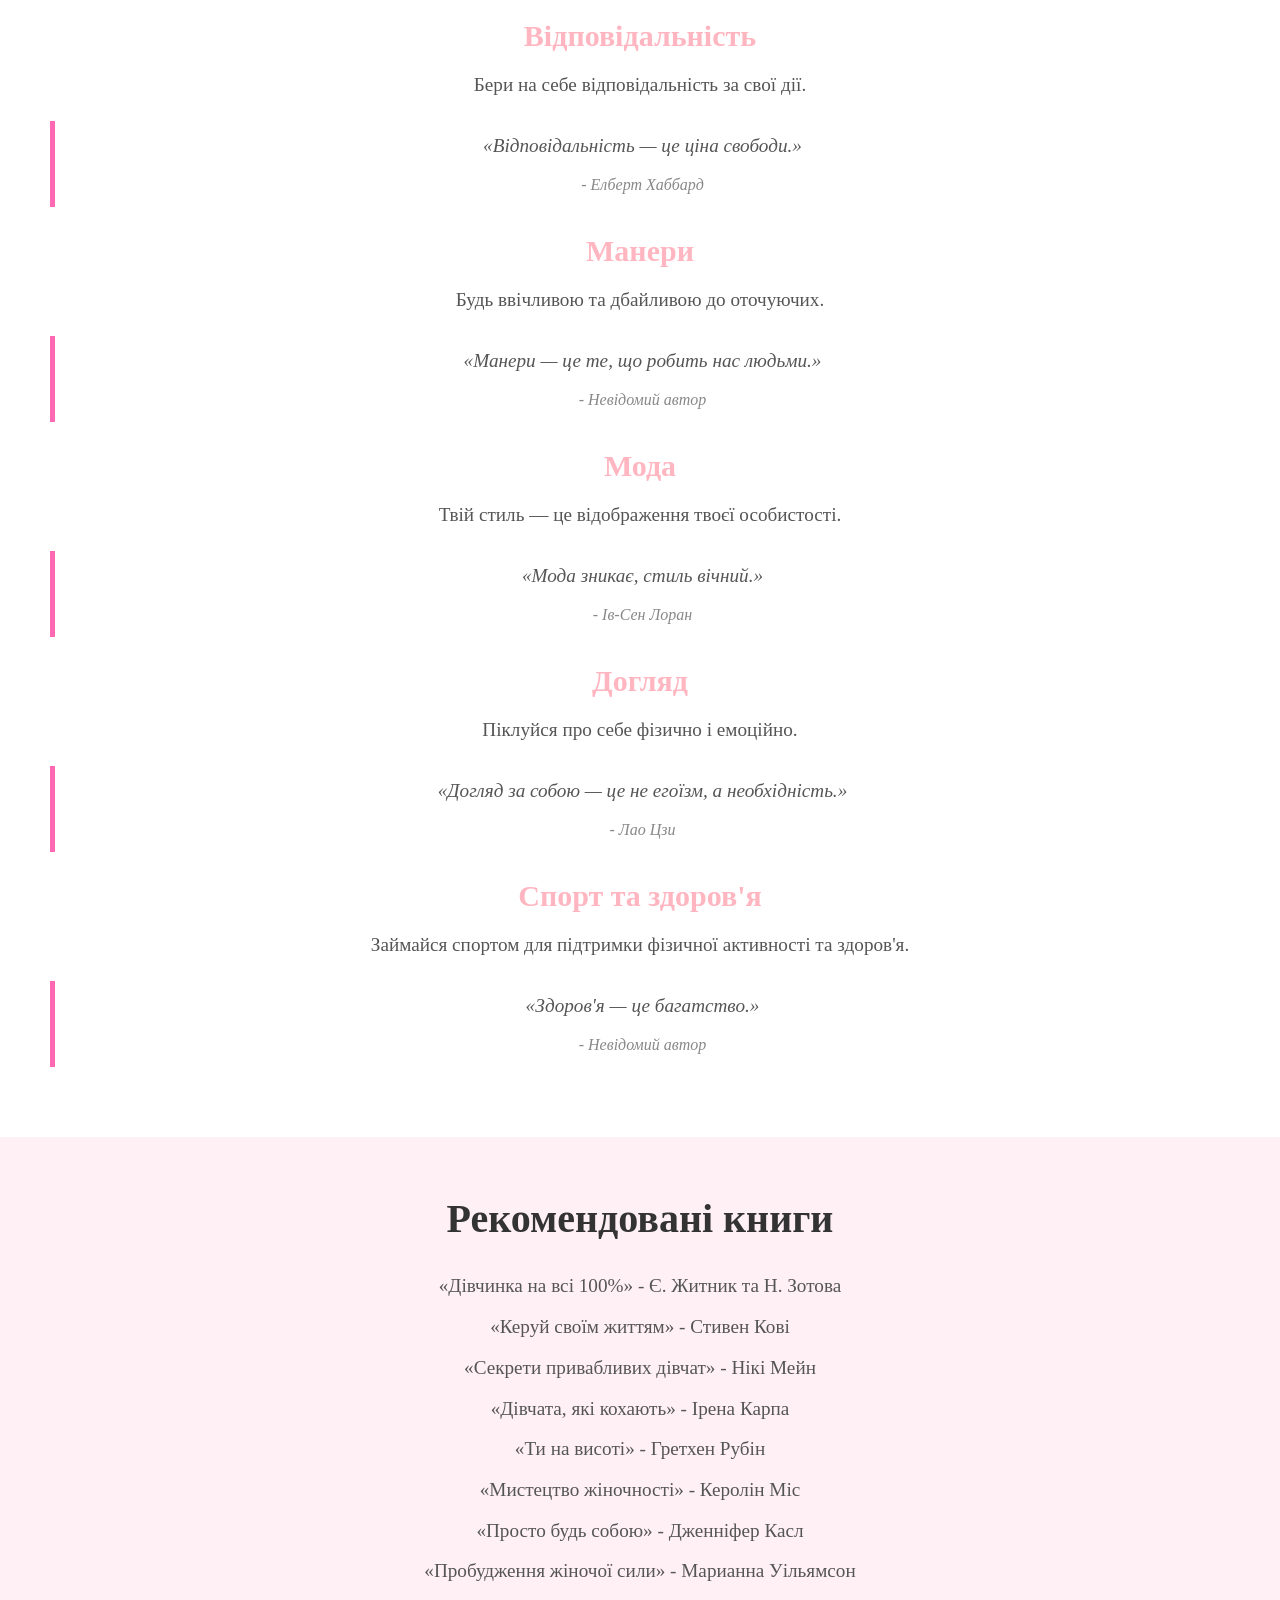
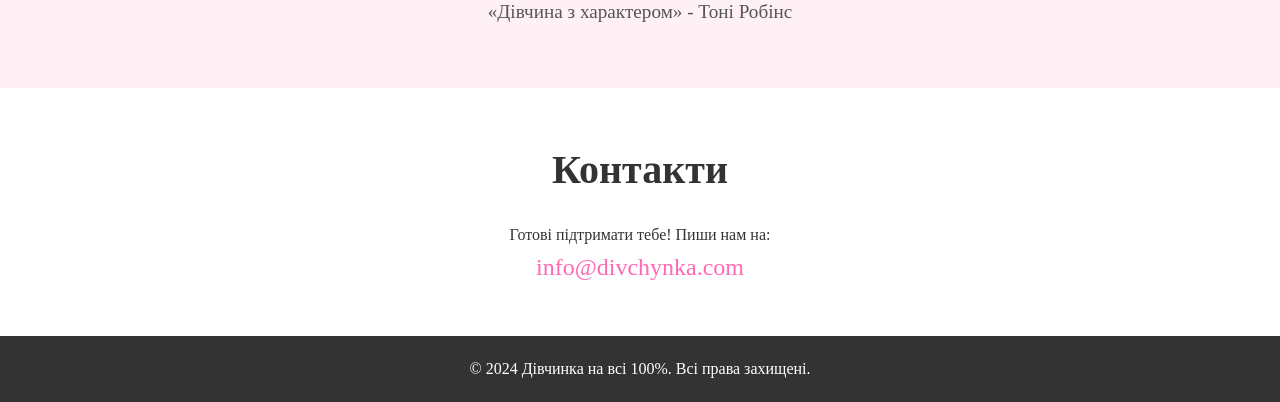
==== commit 145a086d: "Update index.html" ====
--- a/index.html
+++ b/index.html
@@ -19,18 +19,7 @@
             </ul>
         </nav>
     </header>
-            <a id="theme-link" href="https://mrseasy1.github.io/real100.girl/" class="day-night-toggle-container">
-    <input type="checkbox" id="theme-toggle-checkbox" class="theme-toggle-checkbox">
-    <label for="theme-toggle-checkbox" class="day-night-toggle-btn">
-        <span class="toggle-text-day">Day</span>
-        <div class="toggle-icon">
-            <div class="sun"></div>
-            <div class="moon"></div>
-        </div>
-        <span class="toggle-text-night">Night</span>
-    </label>
-</a>
-    <section class="hero slide-in">
+     <section class="hero slide-in">
         <h2>Стань найкращою версією себе</h2>
         <p>Вперед до нових досягнень!</p>
         <a href="#inspiration" class="cta-button">Почати подорож</a>
